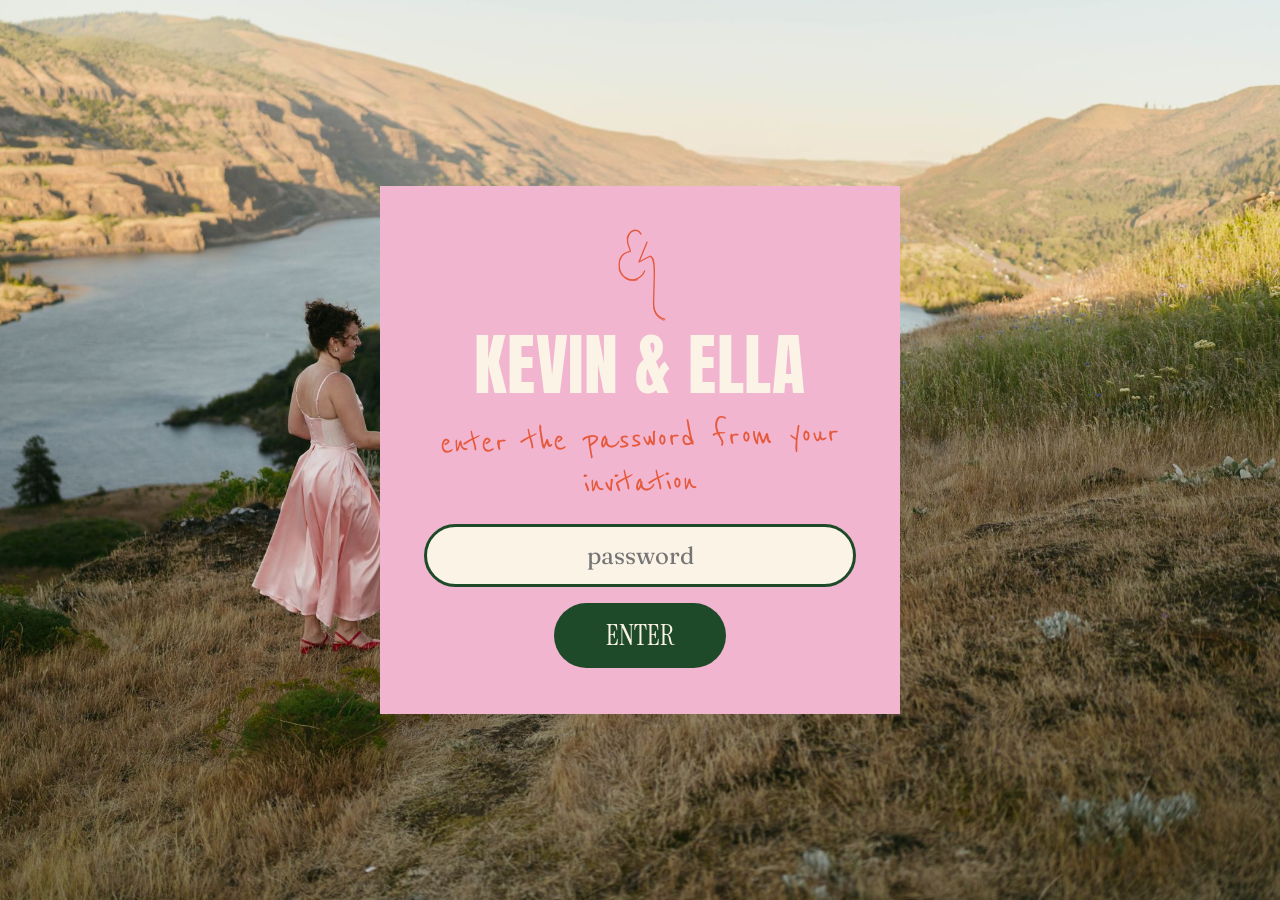
==== story.html @ 73a4e880 "Kevin & Ella wedding site: pages, photos, doodles, RSVP via Google Sheets Co-Authored-By: Claude Opu" ====
<!doctype html>
<html lang="en">
<head>
<meta charset="utf-8">
<meta name="viewport" content="width=device-width,initial-scale=1">
<title>Our story · Kevin &amp; Ella</title>
<meta name="robots" content="noindex">
<link rel="preconnect" href="https://fonts.googleapis.com"><link rel="preconnect" href="https://fonts.gstatic.com" crossorigin>
<link href="https://fonts.googleapis.com/css2?family=Anton&family=Instrument+Serif:ital@0;1&family=Fraunces:ital,wght@0,400;0,600;1,400&family=Reenie+Beanie&display=swap" rel="stylesheet">
<link rel="stylesheet" href="css/site.css">
<style>
.chapter{display:flex;flex-wrap:wrap;gap:40px 6%;align-items:center;justify-content:center;padding:70px 6% 0}
.chapter .text{flex:1 1 360px;max-width:520px}
.chapter .num{font-size:54px;color:var(--red);transform:rotate(-3deg);display:inline-block}
.chapter h2{font-size:clamp(46px,6vw,76px);margin-top:4px}
.chapter p{font:italic 28px/1.4 Fraunces,Georgia,serif;margin:16px 0 0}
.chapter .photo{flex:1 1 340px;max-width:440px}
.chapter .photo.wide{flex-basis:400px;max-width:560px}
</style>
</head>
<body data-page="story">
<header id="topbar"></header>
<main>
  <header class="page-head bg-pink"><div class="script kicker">how we got here</div><h1 class="display">Our story</h1></header>

  <section class="chapter">
    <div class="photo"><div class="frame"><div class="pic" style="aspect-ratio:4/5"><img src="img/story-1.jpg" alt="Kevin and Ella"></div></div></div>
    <div class="text"><div class="script num">01</div><h2 class="display">how we met</h2><p>[A few lines about how Kevin and Ella met: where, when, and who said hi first.]</p></div>
  </section>

  <section class="chapter">
    <div class="text"><div class="script num">02</div><h2 class="display">the first date</h2><p>[The first date, the moment you knew, or the story you always tell at parties.]</p></div>
    <div class="photo wide"><div class="frame alt"><div class="pic" style="aspect-ratio:5/4"><img src="img/story-2.jpg" alt="Kevin and Ella"></div></div></div>
  </section>

  <section class="chapter">
    <div class="photo"><div class="frame"><div class="pic" style="aspect-ratio:4/5"><img src="img/story-3.jpg" alt="Kevin and Ella"></div></div></div>
    <div class="text"><div class="script num">03</div><h2 class="display">the question</h2><p>[How the proposal happened. Where, when, and what was said.]</p></div>
  </section>

  <section class="chapter">
    <div class="text"><div class="script num">04</div><h2 class="display">what comes next</h2><p>[A line about the wedding and why you are so happy to celebrate with everyone.]</p></div>
    <div class="photo"><div class="frame alt"><div class="pic" style="aspect-ratio:4/5"><img src="img/story-4.jpg" alt="Kevin and Ella"></div></div></div>
  </section>

  <div style="text-align:center;padding:70px 5% 0"><a class="btn" href="rsvp.html">RSVP</a></div>
</main>
<footer id="foot"></footer>
<script src="js/site.js"></script>
</body>
</html>
---- css/site.css ----
:root{
  --cream:#F4EAD2; --paper:#FAF3E6; --green:#1F4A2A; --pink:#F2B5D0;
  --lime:#BFC94B; --orange:#EDA23F; --red:#E5593C;
}
*{box-sizing:border-box}
html{scroll-behavior:smooth}
body{margin:0;font-family:Fraunces,Georgia,serif;font-size:21px;color:var(--green);background:var(--cream);overflow-x:hidden}
a{color:inherit}
img{max-width:100%}
.script{font-family:"Reenie Beanie",cursive;font-weight:400}
.serif{font-family:"Instrument Serif",Georgia,serif;font-weight:400}
.display{margin:0;font-family:Anton,Impact,sans-serif;text-transform:uppercase;line-height:1;letter-spacing:.01em;font-weight:400}

/* top bar */
.topbar{display:flex;flex-wrap:wrap;gap:12px 24px;align-items:center;justify-content:space-between;padding:22px 5%;position:relative;z-index:3}
.topbar .logo{display:block;line-height:0}
.topbar nav{display:flex;flex-wrap:wrap;gap:6px;font-size:22px}
.topbar nav a{text-decoration:none;padding:6px 16px;border-radius:99px}
.topbar nav a:hover{background:rgba(229,89,60,.15)}
.topbar nav a[aria-current="page"]{background:var(--red);color:var(--paper)}

/* page headers */
.page-head{background:var(--lime);padding:34px 5% 56px}
.page-head .kicker{font-size:44px;color:var(--paper);transform:rotate(-3deg);display:inline-block}
.page-head h1{font-size:clamp(64px,12vw,160px);color:var(--paper)}

/* buttons */
.btn{display:inline-block;background:var(--red);color:var(--paper);font:28px "Instrument Serif",Georgia,serif;padding:16px 46px;border-radius:99px;text-decoration:none;border:0;cursor:pointer}
.btn.outline{background:none;color:var(--green);border:4px solid var(--green);padding:12px 42px}
.btn.dark{background:var(--green)}
.btn:focus-visible,input:focus-visible,textarea:focus-visible,a:focus-visible,summary:focus-visible{outline:3px solid var(--red);outline-offset:3px}

/* blocks */
.blocks{display:flex;flex-wrap:wrap}
.block{flex:1 1 280px;padding:34px 32px}
.block h3{font:32px "Instrument Serif",Georgia,serif;margin:0 0 10px;font-weight:400}
.block p{font-size:22px;line-height:1.4;margin:0}
.bg-pink{background:var(--pink)} .bg-orange{background:var(--orange)} .bg-red{background:var(--red)} .bg-red h3{color:var(--paper)}
.bg-lime{background:var(--lime)} .bg-green{background:var(--green);color:var(--paper)}

/* patterned photo frames */
.frame{position:relative;padding:18px;background:repeating-conic-gradient(var(--red) 0 25%,var(--pink) 0 50%) 0 0/30px 30px;transform:rotate(-1.5deg);box-shadow:8px 8px 0 var(--green)}
.frame.alt{background:repeating-conic-gradient(var(--lime) 0 25%,var(--green) 0 50%) 0 0/30px 30px}
.frame .pic{position:relative;overflow:hidden;border:6px solid var(--paper);background:var(--green)}
.frame .pic img{position:absolute;inset:0;width:100%;height:100%;object-fit:cover}

/* footer */
.site-foot{margin-top:72px;background:linear-gradient(rgba(31,74,42,.72),rgba(31,74,42,.72)),url(../img/footer.jpg) center/cover;text-align:center;padding:64px 5% 56px;color:var(--paper)}
.site-foot h2{font-size:clamp(48px,8vw,110px);color:var(--pink)}
.site-foot .script{font-size:clamp(32px,4vw,48px);color:var(--orange);margin-top:10px;transform:rotate(-2deg)}

/* gallery strip */
@keyframes ke-slide{from{transform:translateX(0)}to{transform:translateX(-50%)}}
.strip{overflow:hidden;margin-top:70px}
.strip .track{display:flex;width:max-content;animation:ke-slide 48s linear infinite}
.strip .track:hover{animation-play-state:paused}
.strip img{display:block;flex:0 0 auto;height:380px;width:auto;margin-right:12px}
@media (prefers-reduced-motion:reduce){.strip .track{animation:none}.strip{overflow-x:auto}}

/* forms */
.field{display:block;width:100%;padding:12px 22px;border:3px solid var(--green);border-radius:99px;font:inherit;background:var(--paper);color:var(--green)}
textarea.field{border-radius:28px;height:90px}
.note{font-size:36px;color:var(--red);margin-top:14px}

@media (max-width:640px){
  body{font-size:19px}
  .topbar nav{font-size:19px}
  .strip img{height:240px}
}
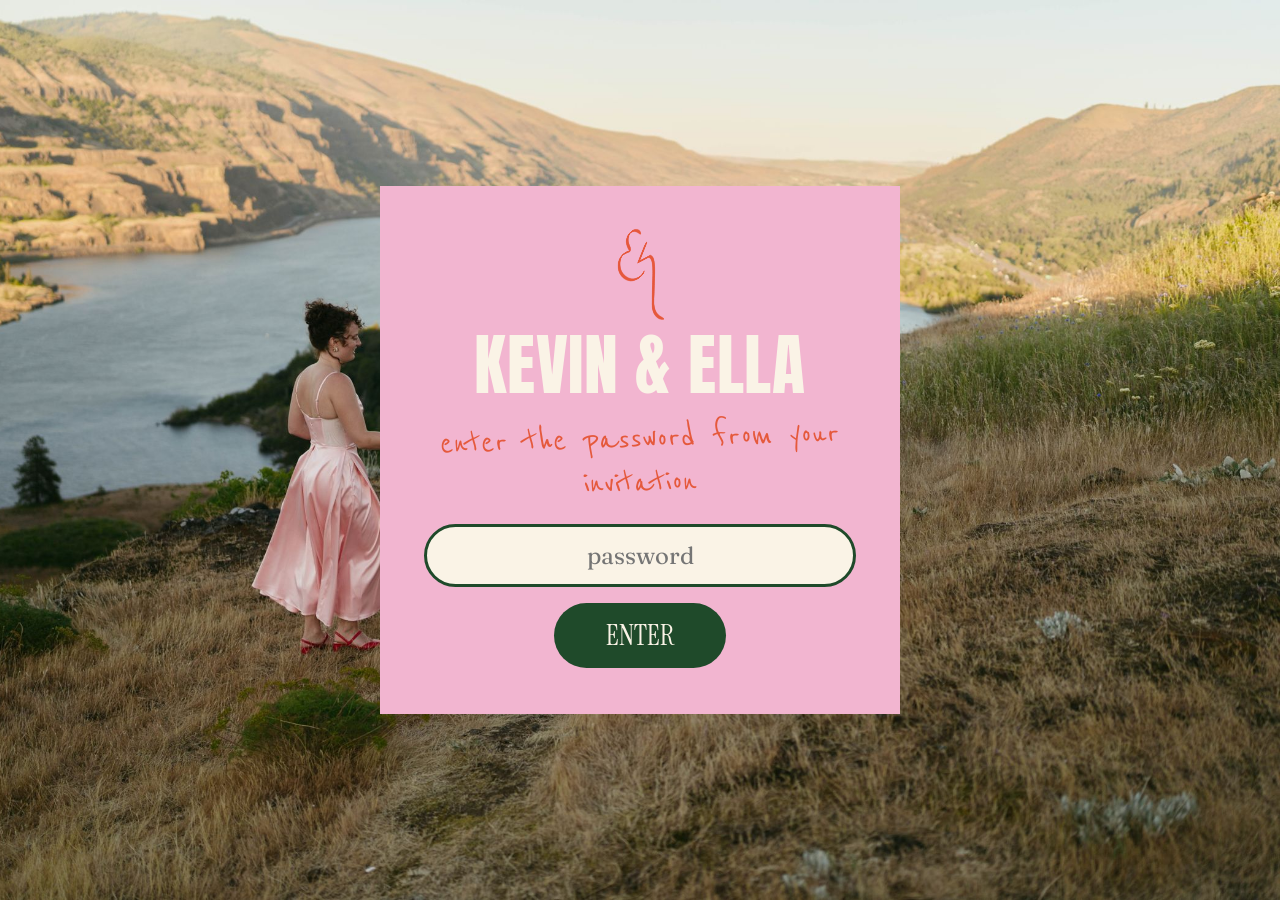
==== commit 39f79602: "Our story: replace photo timeline with Ella's video Co-Authored-By: Claude Opus 5.5 <noreply@anthrop" ====
--- a/story.html
+++ b/story.html
@@ -9,13 +9,11 @@
 <link href="https://fonts.googleapis.com/css2?family=Anton&family=Instrument+Serif:ital@0;1&family=Fraunces:ital,wght@0,400;0,600;1,400&family=Reenie+Beanie&display=swap" rel="stylesheet">
 <link rel="stylesheet" href="css/site.css">
 <style>
-.chapter{display:flex;flex-wrap:wrap;gap:40px 6%;align-items:center;justify-content:center;padding:70px 6% 0}
-.chapter .text{flex:1 1 360px;max-width:520px}
-.chapter .num{font-size:54px;color:var(--red);transform:rotate(-3deg);display:inline-block}
-.chapter h2{font-size:clamp(46px,6vw,76px);margin-top:4px}
-.chapter p{font:italic 28px/1.4 Fraunces,Georgia,serif;margin:16px 0 0}
-.chapter .photo{flex:1 1 340px;max-width:440px}
-.chapter .photo.wide{flex-basis:400px;max-width:560px}
+.film{padding:70px 6% 0;display:flex;justify-content:center}
+.film .frame{width:100%;max-width:1100px;transform:rotate(-1deg)}
+.film video{display:block;width:100%;height:auto;aspect-ratio:16/9;background:var(--green);border:6px solid var(--paper)}
+.film-cap{text-align:center;font-size:44px;color:var(--red);margin-top:34px;transform:rotate(-2deg)}
+@media (max-width:640px){.film{padding:40px 4% 0}.film .frame{padding:10px;transform:none}.film-cap{font-size:34px}}
 </style>
 </head>
 <body data-page="story">
@@ -23,25 +21,15 @@
 <main>
   <header class="page-head bg-pink"><div class="script kicker">how we got here</div><h1 class="display">Our story</h1></header>
 
-  <section class="chapter">
-    <div class="photo"><div class="frame"><div class="pic" style="aspect-ratio:4/5"><img src="img/story-1.jpg" alt="Kevin and Ella"></div></div></div>
-    <div class="text"><div class="script num">01</div><h2 class="display">how we met</h2><p>[A few lines about how Kevin and Ella met: where, when, and who said hi first.]</p></div>
+  <section class="film">
+    <div class="frame">
+      <video controls playsinline preload="metadata" poster="img/our-story-poster.jpg">
+        <source src="video/our-story.mp4" type="video/mp4">
+        Your browser can't play this video.
+      </video>
+    </div>
   </section>
-
-  <section class="chapter">
-    <div class="text"><div class="script num">02</div><h2 class="display">the first date</h2><p>[The first date, the moment you knew, or the story you always tell at parties.]</p></div>
-    <div class="photo wide"><div class="frame alt"><div class="pic" style="aspect-ratio:5/4"><img src="img/story-2.jpg" alt="Kevin and Ella"></div></div></div>
-  </section>
-
-  <section class="chapter">
-    <div class="photo"><div class="frame"><div class="pic" style="aspect-ratio:4/5"><img src="img/story-3.jpg" alt="Kevin and Ella"></div></div></div>
-    <div class="text"><div class="script num">03</div><h2 class="display">the question</h2><p>[How the proposal happened. Where, when, and what was said.]</p></div>
-  </section>
-
-  <section class="chapter">
-    <div class="text"><div class="script num">04</div><h2 class="display">what comes next</h2><p>[A line about the wedding and why you are so happy to celebrate with everyone.]</p></div>
-    <div class="photo"><div class="frame alt"><div class="pic" style="aspect-ratio:4/5"><img src="img/story-4.jpg" alt="Kevin and Ella"></div></div></div>
-  </section>
+  <div class="script film-cap">press play &amp; turn the sound up</div>
 
   <div style="text-align:center;padding:70px 5% 0"><a class="btn" href="rsvp.html">RSVP</a></div>
 </main>
